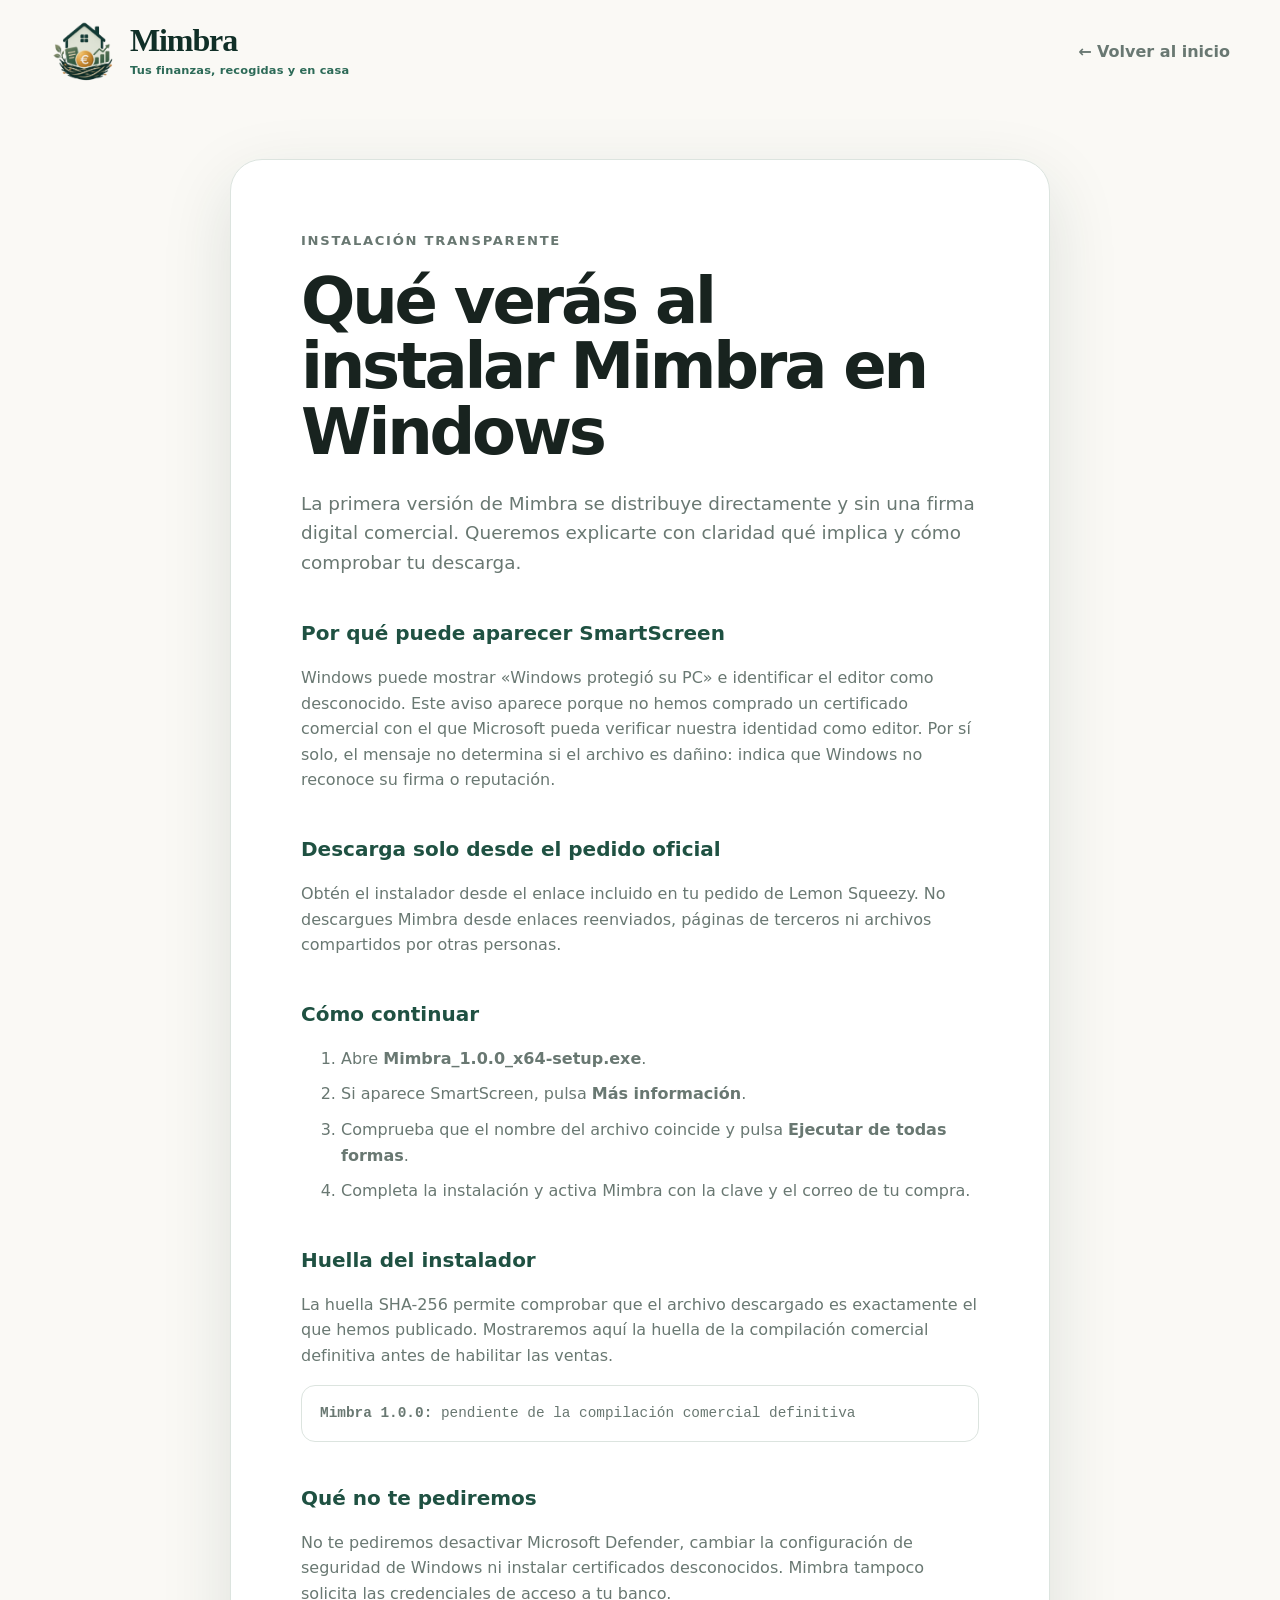
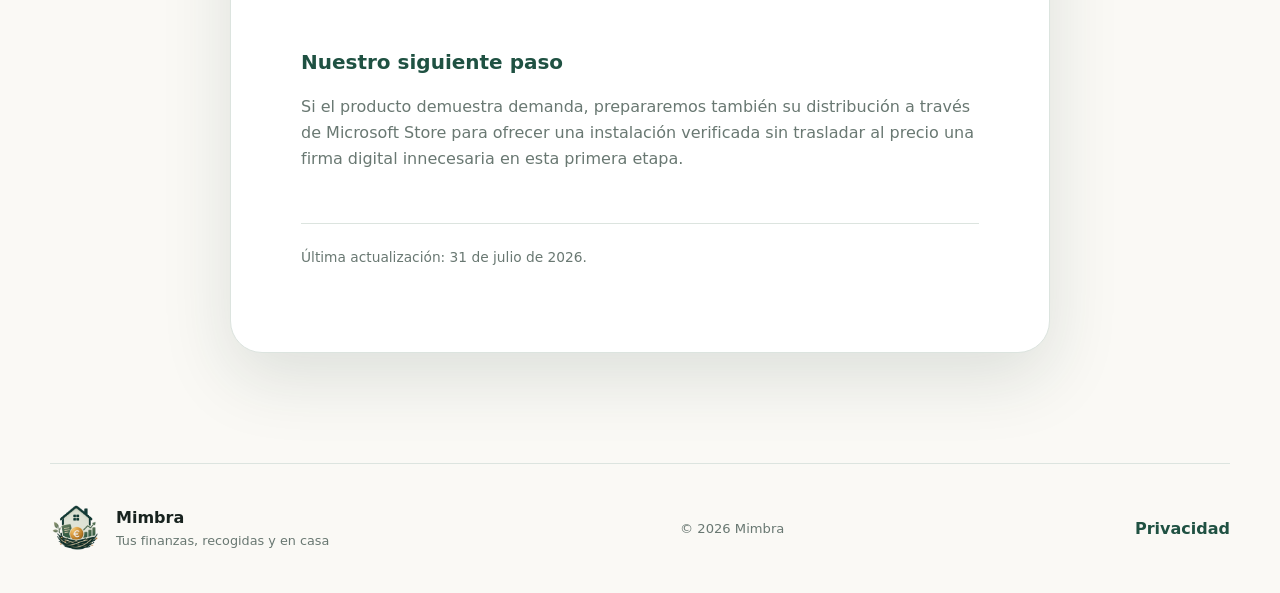
==== instalacion.html @ e621af82 "Explain unsigned Windows installation" ====
<!doctype html>
<html lang="es">
  <head>
    <meta charset="utf-8">
    <meta name="viewport" content="width=device-width, initial-scale=1">
    <meta name="description" content="Guía transparente para descargar e instalar Mimbra en Windows y entender el aviso de SmartScreen.">
    <meta name="theme-color" content="#1f5142">
    <link rel="icon" href="assets/mimbra-icono.png" type="image/png">
    <link rel="stylesheet" href="styles.css">
    <title>Instalación en Windows — Mimbra</title>
  </head>
  <body class="legal-page">
    <header class="site-header">
      <a class="brand" href="index.html" aria-label="Volver a Mimbra">
        <img src="assets/mimbra-icono.png" alt="">
        <span>
          <strong>Mimbra</strong>
          <small>Tus finanzas, recogidas y en casa</small>
        </span>
      </a>
      <a class="back-link" href="index.html">← Volver al inicio</a>
    </header>
    <main>
      <article class="legal-content">
        <p class="eyebrow">Instalación transparente</p>
        <h1>Qué verás al instalar Mimbra en Windows</h1>
        <p class="legal-intro">La primera versión de Mimbra se distribuye directamente y sin una firma digital comercial. Queremos explicarte con claridad qué implica y cómo comprobar tu descarga.</p>

        <h2>Por qué puede aparecer SmartScreen</h2>
        <p>Windows puede mostrar «Windows protegió su PC» e identificar el editor como desconocido. Este aviso aparece porque no hemos comprado un certificado comercial con el que Microsoft pueda verificar nuestra identidad como editor. Por sí solo, el mensaje no determina si el archivo es dañino: indica que Windows no reconoce su firma o reputación.</p>

        <h2>Descarga solo desde el pedido oficial</h2>
        <p>Obtén el instalador desde el enlace incluido en tu pedido de Lemon Squeezy. No descargues Mimbra desde enlaces reenviados, páginas de terceros ni archivos compartidos por otras personas.</p>

        <h2>Cómo continuar</h2>
        <ol>
          <li>Abre <strong>Mimbra_1.0.0_x64-setup.exe</strong>.</li>
          <li>Si aparece SmartScreen, pulsa <strong>Más información</strong>.</li>
          <li>Comprueba que el nombre del archivo coincide y pulsa <strong>Ejecutar de todas formas</strong>.</li>
          <li>Completa la instalación y activa Mimbra con la clave y el correo de tu compra.</li>
        </ol>

        <h2>Huella del instalador</h2>
        <p>La huella SHA-256 permite comprobar que el archivo descargado es exactamente el que hemos publicado. Mostraremos aquí la huella de la compilación comercial definitiva antes de habilitar las ventas.</p>
        <p class="checksum"><strong>Mimbra 1.0.0:</strong> pendiente de la compilación comercial definitiva</p>

        <h2>Qué no te pediremos</h2>
        <p>No te pediremos desactivar Microsoft Defender, cambiar la configuración de seguridad de Windows ni instalar certificados desconocidos. Mimbra tampoco solicita las credenciales de acceso a tu banco.</p>

        <h2>Nuestro siguiente paso</h2>
        <p>Si el producto demuestra demanda, prepararemos también su distribución a través de Microsoft Store para ofrecer una instalación verificada sin trasladar al precio una firma digital innecesaria en esta primera etapa.</p>

        <p class="updated">Última actualización: 31 de julio de 2026.</p>
      </article>
    </main>
    <footer>
      <img src="assets/mimbra-icono.png" alt="" width="52" height="52">
      <div><strong>Mimbra</strong><span>Tus finanzas, recogidas y en casa</span></div>
      <p>© 2026 Mimbra</p>
      <a href="privacidad.html">Privacidad</a>
    </footer>
  </body>
</html>
---- styles.css ----
:root {
  --forest-950: #102f27;
  --forest-900: #173e34;
  --forest-800: #1f5142;
  --forest-700: #2c6a57;
  --forest-500: #6f9485;
  --forest-100: #e8f0ec;
  --forest-50: #f3f7f4;
  --ink: #18231f;
  --muted: #697872;
  --cream: #faf9f5;
  --white: #ffffff;
  --gold: #bd8526;
  --gold-soft: #f3e7ca;
  --red: #c64d44;
  --line: #dce4df;
  --shadow: 0 24px 70px rgba(20, 55, 45, 0.13);
  --radius-lg: 32px;
  --radius-md: 22px;
  --max: 1180px;
}

* { box-sizing: border-box; }
html { scroll-behavior: smooth; }
body {
  margin: 0;
  color: var(--ink);
  background: var(--cream);
  font-family: Inter, ui-sans-serif, system-ui, -apple-system, BlinkMacSystemFont, "Segoe UI", sans-serif;
  line-height: 1.6;
  -webkit-font-smoothing: antialiased;
}
a { color: inherit; }
img { display: block; max-width: 100%; }

.site-header {
  width: min(calc(100% - 48px), var(--max));
  min-height: 104px;
  margin: 0 auto;
  display: flex;
  align-items: center;
  justify-content: space-between;
  gap: 32px;
}
.brand {
  display: inline-flex;
  align-items: center;
  gap: 12px;
  color: var(--ink);
  text-decoration: none;
}
.brand img {
  width: 68px;
  height: 68px;
  object-fit: cover;
  border-radius: 18px;
  mix-blend-mode: multiply;
}
.brand span, .brand strong, .brand small { display: block; }
.brand strong {
  color: var(--forest-950);
  font-family: Georgia, "Times New Roman", serif;
  font-size: 2rem;
  line-height: 1;
  letter-spacing: -.035em;
}
.brand small {
  margin-top: 5px;
  color: var(--forest-700);
  font-size: .71rem;
  font-weight: 750;
  letter-spacing: .015em;
}
.site-header nav { display: flex; align-items: center; gap: 34px; }
.site-header nav a, .back-link { color: var(--muted); font-weight: 700; text-decoration: none; }
.site-header nav a:hover, .back-link:hover { color: var(--forest-800); }
.site-header nav .nav-cta {
  padding: 10px 15px;
  border-radius: 12px;
  color: var(--white);
  background: var(--forest-800);
}
.site-header nav .nav-cta:hover { color: var(--white); background: var(--forest-900); }

.hero {
  width: min(calc(100% - 48px), 1280px);
  min-height: 690px;
  margin: 18px auto 0;
  padding: 72px clamp(32px, 6vw, 82px);
  display: grid;
  grid-template-columns: minmax(0, .88fr) minmax(520px, 1.12fr);
  align-items: center;
  gap: 70px;
  border: 1px solid var(--line);
  border-radius: 42px;
  overflow: hidden;
  background:
    radial-gradient(circle at 90% 5%, rgba(189,133,38,.12), transparent 24%),
    radial-gradient(circle at 8% 90%, rgba(44,106,87,.12), transparent 28%),
    var(--white);
  box-shadow: var(--shadow);
}
.eyebrow {
  margin: 0 0 18px;
  color: var(--forest-700);
  font-size: .82rem;
  font-weight: 850;
  letter-spacing: .13em;
  text-transform: uppercase;
}
.eyebrow span { display: inline-block; width: 26px; height: 2px; margin: 0 9px 3px 0; background: var(--gold); }
.hero h1 {
  margin: 0;
  font-size: clamp(3.25rem, 5.7vw, 5.75rem);
  line-height: .98;
  letter-spacing: -.065em;
}
.hero h1 em { color: var(--forest-800); font-family: Georgia, "Times New Roman", serif; font-weight: 500; }
.hero-lead { max-width: 630px; margin: 28px 0 0; color: var(--muted); font-size: 1.16rem; }
.hero-actions { display: flex; flex-wrap: wrap; gap: 12px; margin-top: 34px; }
.button { display: inline-flex; min-height: 54px; padding: 0 24px; align-items: center; justify-content: center; border-radius: 14px; font-weight: 800; text-decoration: none; transition: transform .2s, box-shadow .2s; }
.button:hover { transform: translateY(-2px); }
.button-primary { color: var(--white); background: var(--forest-800); box-shadow: 0 12px 28px rgba(31,81,66,.2); }
.button-secondary { border: 1px solid var(--line); background: rgba(255,255,255,.72); }
.quick-facts { display: flex; flex-wrap: wrap; gap: 22px; padding: 0; margin: 34px 0 0; list-style: none; color: var(--muted); font-size: .9rem; font-weight: 750; }
.quick-facts li::before { content: "✓"; margin-right: 7px; color: var(--forest-700); }

.product-preview { transform: none; }
.preview-window { overflow: hidden; border: 1px solid rgba(31,81,66,.14); border-radius: 26px; background: #f8faf8; box-shadow: 0 38px 80px rgba(17,49,40,.2); }
.window-bar { height: 56px; padding: 0 20px; display: flex; align-items: center; gap: 8px; border-bottom: 1px solid var(--line); background: var(--white); }
.window-bar > span { width: 10px; height: 10px; border-radius: 50%; background: #d9dfdb; }
.window-bar > span:first-child { background: #d68178; }
.window-bar > span:nth-child(2) { background: #dfbd62; }
.window-bar > span:nth-child(3) { background: #79a18f; }
.window-bar strong { margin-left: auto; color: var(--muted); font-size: .78rem; }
.preview-content { padding: 28px; }
.preview-heading { display: flex; align-items: center; justify-content: space-between; gap: 18px; }
.preview-heading small { color: var(--muted); }
.preview-heading h2 { margin: 3px 0 0; font-size: 1.35rem; }
.nest-mark { width: 42px; height: 42px; display: grid; place-items: center; border-radius: 13px; color: var(--white); background: var(--forest-800); font-weight: 900; }
.summary-grid { display: grid; grid-template-columns: repeat(3, 1fr); gap: 12px; margin-top: 24px; }
.summary-grid article { padding: 18px; border: 1px solid var(--line); border-radius: 16px; background: var(--white); }
.summary-grid small, .summary-grid span { display: block; color: var(--muted); font-size: .72rem; }
.summary-grid strong { display: block; margin: 8px 0 5px; font-size: 1.15rem; }
.summary-grid .saving-card { border-color: #b9d1c6; background: var(--forest-100); }
.positive { color: #187557; }
.negative { color: var(--red); }
.category-list { margin-top: 16px; padding: 19px 20px; border: 1px solid var(--line); border-radius: 17px; background: var(--white); }
.category-list div { display: grid; grid-template-columns: 110px 1fr 54px; align-items: center; gap: 12px; min-height: 35px; font-size: .76rem; }
.category-list i { position: relative; height: 7px; overflow: hidden; border-radius: 99px; background: #e9e6dc; }
.category-list i::after { content: ""; position: absolute; inset: 0 auto 0 0; width: var(--size); border-radius: inherit; background: linear-gradient(90deg, var(--forest-500), var(--gold)); }
.category-list strong { text-align: right; }
.sample-note { margin: 18px 0 0; color: var(--muted); font-size: .77rem; text-align: center; }

.trust-strip { width: min(calc(100% - 48px), var(--max)); margin: 28px auto 0; padding: 24px 0; display: grid; grid-template-columns: repeat(3, 1fr); border-bottom: 1px solid var(--line); }
.trust-strip p { margin: 0; padding: 0 32px; border-right: 1px solid var(--line); }
.trust-strip p:first-child { padding-left: 0; }
.trust-strip p:last-child { border: 0; }
.trust-strip strong, .trust-strip span { display: block; }
.trust-strip strong { color: var(--forest-800); }
.trust-strip span { color: var(--muted); font-size: .88rem; }

.section { width: min(calc(100% - 48px), var(--max)); margin: 0 auto; padding: 110px 0; }
.section-heading { max-width: 760px; margin-bottom: 44px; }
.section-heading.compact { margin-bottom: 28px; }
.section-heading h2, .privacy h2, .availability h2 { margin: 0; font-size: clamp(2.25rem, 4vw, 3.7rem); line-height: 1.08; letter-spacing: -.04em; }
.section-heading > p:last-child { margin: 20px 0 0; color: var(--muted); font-size: 1.08rem; }

.problem {
  display: grid;
  grid-template-columns: 1.05fr .95fr;
  gap: 80px;
  align-items: end;
}
.problem h2 {
  max-width: 720px;
  margin: 0;
  font-size: clamp(2.4rem, 4.2vw, 4rem);
  line-height: 1.07;
  letter-spacing: -.045em;
}
.problem-points {
  padding-left: 30px;
  border-left: 2px solid var(--gold);
}
.problem-points p {
  margin: 0;
  color: var(--muted);
  font-size: 1.05rem;
}
.problem-points p + p { margin-top: 18px; color: var(--ink); font-weight: 650; }

.feature-grid { display: grid; grid-template-columns: repeat(3, 1fr); gap: 16px; }
.feature-grid article { min-height: 260px; padding: 30px; border: 1px solid var(--line); border-radius: var(--radius-md); background: rgba(255,255,255,.7); transition: transform .2s, box-shadow .2s; }
.feature-grid article:hover { transform: translateY(-4px); box-shadow: 0 18px 45px rgba(24,55,45,.08); }
.feature-number { color: var(--gold); font-size: .78rem; font-weight: 850; letter-spacing: .12em; }
.feature-grid h3 { margin: 35px 0 12px; font-size: 1.18rem; }
.feature-grid p { margin: 0; color: var(--muted); font-size: .94rem; }

.steps { padding-top: 40px; }
.steps ol { margin: 0; padding: 0; display: grid; grid-template-columns: repeat(4, 1fr); gap: 12px; list-style: none; }
.steps li { padding: 25px 22px; border-top: 2px solid var(--line); }
.steps li > span { width: 35px; height: 35px; display: grid; place-items: center; border-radius: 50%; color: var(--white); background: var(--forest-800); font-weight: 850; }
.steps h3 { margin: 22px 0 8px; }
.steps p { margin: 0; color: var(--muted); font-size: .91rem; }

.demo { padding-top: 30px; }
.demo-card {
  padding: clamp(34px, 6vw, 72px);
  display: grid;
  grid-template-columns: 1fr 1fr;
  gap: 70px;
  align-items: center;
  border-radius: var(--radius-lg);
  color: var(--white);
  background:
    radial-gradient(circle at 90% 0%, rgba(189,133,38,.24), transparent 28%),
    var(--forest-900);
  box-shadow: var(--shadow);
}
.demo-copy h2 {
  margin: 0;
  font-size: clamp(2.2rem, 4vw, 3.65rem);
  line-height: 1.07;
  letter-spacing: -.04em;
}
.demo-copy > p:not(.eyebrow) { color: #c9d6d1; }
.demo-status {
  display: inline-flex;
  margin-top: 14px;
  padding: 9px 13px;
  border: 1px solid rgba(255,255,255,.2);
  border-radius: 999px;
  color: #f4d99f;
  font-size: .8rem;
  font-weight: 800;
}
.demo-storyboard {
  display: grid;
  grid-template-columns: 1fr 1fr;
  gap: 12px;
}
.demo-storyboard span {
  min-height: 118px;
  padding: 22px;
  display: flex;
  flex-direction: column;
  justify-content: space-between;
  border: 1px solid rgba(255,255,255,.15);
  border-radius: 18px;
  background: rgba(255,255,255,.06);
  font-weight: 750;
}
.demo-storyboard b { color: #e0b257; font-size: .72rem; letter-spacing: .12em; }

.compatibility { padding-top: 55px; }
.bank-list {
  margin: -8px 0 24px;
  display: grid;
  grid-template-columns: repeat(4, 1fr);
  gap: 12px;
}
.bank-list span {
  padding: 18px 20px;
  display: flex;
  align-items: center;
  justify-content: space-between;
  gap: 12px;
  border: 1px solid #b9d1c6;
  border-radius: 16px;
  color: var(--forest-900);
  background: var(--forest-100);
  font-weight: 850;
}
.bank-list small {
  color: var(--forest-700);
  font-size: .65rem;
  letter-spacing: .08em;
  text-transform: uppercase;
}
.compatibility-grid {
  display: grid;
  grid-template-columns: repeat(2, 1fr);
  gap: 14px;
}
.compatibility-grid article {
  padding: 28px 30px;
  border: 1px solid var(--line);
  border-radius: 19px;
  background: rgba(255,255,255,.72);
}
.compatibility-grid h3 { margin: 0 0 9px; }
.compatibility-grid p { margin: 0; color: var(--muted); }

.privacy { padding-top: 55px; }
.privacy-card { padding: clamp(34px, 6vw, 72px); display: grid; grid-template-columns: 1.05fr .95fr; gap: 80px; align-items: center; overflow: hidden; border-radius: var(--radius-lg); color: var(--white); background: radial-gradient(circle at 90% 10%, rgba(189,133,38,.25), transparent 30%), var(--forest-900); box-shadow: var(--shadow); }
.eyebrow.light { color: #b9d1c6; }
.privacy-card > div > p:not(.eyebrow) { max-width: 610px; color: #c9d6d1; }
.privacy-card a { display: inline-block; margin-top: 18px; color: var(--white); font-weight: 800; text-decoration: none; }
.privacy-card a span { color: #e0b257; }
.privacy-card ul { margin: 0; padding: 0; list-style: none; }
.privacy-card li { padding: 20px 0; border-bottom: 1px solid rgba(255,255,255,.14); }
.privacy-card li:last-child { border: 0; }
.privacy-card li strong, .privacy-card li span { display: block; }
.privacy-card li span { color: #aebfba; font-size: .9rem; }

.offer { padding-top: 30px; padding-bottom: 55px; }
.offer-card {
  padding: clamp(32px, 5vw, 58px);
  display: grid;
  grid-template-columns: 1fr auto;
  gap: 50px;
  align-items: center;
  border: 1px solid var(--line);
  border-radius: var(--radius-lg);
  background: var(--white);
  box-shadow: 0 18px 50px rgba(24,55,45,.08);
}
.offer-card h2 {
  margin: 0;
  font-size: clamp(2.2rem, 4vw, 3.5rem);
  line-height: 1.07;
  letter-spacing: -.04em;
}
.offer-card > div > p:last-child { max-width: 700px; color: var(--muted); }
.price {
  min-width: 230px;
  padding: 24px 28px;
  border-radius: 22px;
  color: var(--white);
  background: var(--forest-800);
  text-align: center;
}
.price span, .price strong, .price small { display: block; }
.price span { color: #bcd1c8; font-size: .78rem; font-weight: 800; text-transform: uppercase; letter-spacing: .1em; }
.price strong { margin: 7px 0; font-family: Georgia, "Times New Roman", serif; font-size: 3.5rem; line-height: 1; }
.price small { color: #e2ebe7; }
.price p {
  margin: 16px -8px -6px;
  padding-top: 14px;
  border-top: 1px solid rgba(255,255,255,.18);
  color: #f3d696;
  font-size: .78rem;
  font-weight: 850;
}

.faq { padding-top: 55px; }
.faq-grid { display: grid; grid-template-columns: 1fr 1fr; gap: 12px; }
.faq details {
  padding: 22px 24px;
  border: 1px solid var(--line);
  border-radius: 17px;
  background: rgba(255,255,255,.74);
}
.faq summary { cursor: pointer; color: var(--forest-900); font-weight: 850; }
.faq details p { margin: 12px 0 0; color: var(--muted); }

.waitlist { padding-top: 45px; padding-bottom: 100px; }
.waitlist-card {
  padding: clamp(36px, 6vw, 74px);
  display: grid;
  grid-template-columns: 1fr .86fr;
  gap: 80px;
  align-items: center;
  border-radius: var(--radius-lg);
  color: var(--white);
  background:
    radial-gradient(circle at 8% 100%, rgba(189,133,38,.22), transparent 32%),
    var(--forest-950);
  box-shadow: var(--shadow);
}
.waitlist-card h2 {
  margin: 0;
  font-size: clamp(2.35rem, 4.2vw, 4rem);
  line-height: 1.06;
  letter-spacing: -.045em;
}
.waitlist-card > div > p:not(.eyebrow) { color: #c9d6d1; }
.launch-status {
  padding: 25px;
  border: 1px solid rgba(255,255,255,.14);
  border-radius: 21px;
  background: rgba(255,255,255,.07);
}
.launch-pill {
  display: inline-flex;
  padding: 7px 11px;
  border: 1px solid rgba(243,214,150,.3);
  border-radius: 999px;
  color: #f3d696;
  background: rgba(224,178,87,.1);
  font-size: .72rem;
  font-weight: 850;
  letter-spacing: .08em;
  text-transform: uppercase;
}
.launch-status h3 { margin: 20px 0 8px; color: var(--white); font-size: 1.35rem; }
.launch-status p { margin: 0; color: #c9d6d1; }
.launch-status ul { margin: 22px 0 0; padding: 0; list-style: none; }
.launch-status li {
  position: relative;
  padding: 9px 0 9px 25px;
  border-top: 1px solid rgba(255,255,255,.1);
  color: #e2ebe7;
  font-size: .85rem;
  font-weight: 700;
}
.launch-status li::before { content: "✓"; position: absolute; left: 0; color: #f3d696; }
.button-gold {
  width: 100%;
  margin-top: 16px;
  border: 0;
  color: var(--forest-950);
  background: #e0b257;
  cursor: pointer;
}

footer { width: min(calc(100% - 48px), var(--max)); min-height: 130px; margin: 0 auto; display: grid; grid-template-columns: auto auto 1fr auto; align-items: center; gap: 14px; border-top: 1px solid var(--line); }
footer > img { border-radius: 14px; mix-blend-mode: multiply; object-fit: cover; }
footer div strong, footer div span { display: block; }
footer div span { color: var(--muted); font-size: .8rem; }
footer p { margin: 0; color: var(--muted); text-align: center; font-size: .82rem; }
footer a { color: var(--forest-800); font-weight: 800; text-decoration: none; }

.legal-content { width: min(calc(100% - 48px), 820px); margin: 55px auto 110px; padding: clamp(32px, 6vw, 70px); border: 1px solid var(--line); border-radius: var(--radius-lg); background: var(--white); box-shadow: var(--shadow); }
.legal-content h1 { margin: 0 0 24px; font-size: clamp(2.6rem, 5vw, 4.4rem); line-height: 1.02; letter-spacing: -.05em; }
.legal-intro { color: var(--muted); font-size: 1.15rem; }
.legal-content h2 { margin: 40px 0 8px; color: var(--forest-800); font-size: 1.25rem; }
.legal-content p { color: var(--muted); }
.legal-content li { margin: 10px 0; color: var(--muted); }
.legal-content a { color: var(--forest-700); font-weight: 700; }
.legal-content .checksum { overflow-wrap: anywhere; padding: 16px 18px; border: 1px solid var(--line); border-radius: 14px; background: var(--cream-100); font-family: Consolas, "Courier New", monospace; font-size: .9rem; }
.legal-content .updated { margin-top: 52px; padding-top: 22px; border-top: 1px solid var(--line); font-size: .86rem; }

@media (max-width: 1020px) {
  .hero { grid-template-columns: 1fr; }
  .product-preview { max-width: 700px; }
  .feature-grid { grid-template-columns: repeat(2, 1fr); }
  .steps ol { grid-template-columns: repeat(2, 1fr); }
  .problem, .demo-card, .waitlist-card { grid-template-columns: 1fr; gap: 42px; }
  .bank-list { grid-template-columns: repeat(2, 1fr); }
}

@media (max-width: 720px) {
  .site-header { width: min(calc(100% - 30px), var(--max)); min-height: 88px; }
  .brand img { width: 54px; height: 54px; border-radius: 14px; }
  .brand strong { font-size: 1.65rem; }
  .brand small { display: none; }
  .site-header nav { display: none; }
  .hero { width: calc(100% - 24px); min-height: auto; margin-top: 6px; padding: 48px 22px; gap: 50px; border-radius: 28px; }
  .hero h1 { font-size: clamp(3.2rem, 15vw, 5rem); }
  .hero-lead { font-size: 1.02rem; }
  .button { width: 100%; }
  .quick-facts { gap: 10px 18px; }
  .summary-grid { grid-template-columns: 1fr; }
  .category-list div { grid-template-columns: 90px 1fr 48px; }
  .trust-strip { width: calc(100% - 40px); grid-template-columns: 1fr; }
  .trust-strip p, .trust-strip p:first-child { padding: 16px 0; border-right: 0; border-bottom: 1px solid var(--line); }
  .section { width: calc(100% - 36px); padding: 78px 0; }
  .problem-points { padding: 20px 0 0; border-left: 0; border-top: 2px solid var(--gold); }
  .feature-grid, .steps ol { grid-template-columns: 1fr; }
  .feature-grid article { min-height: 220px; }
  .demo-storyboard, .bank-list, .compatibility-grid, .faq-grid { grid-template-columns: 1fr; }
  .demo-storyboard span { min-height: 95px; }
  .privacy-card { grid-template-columns: 1fr; gap: 35px; }
  .offer-card { grid-template-columns: 1fr; }
  .price { width: 100%; }
  footer { width: calc(100% - 36px); padding: 28px 0; grid-template-columns: auto 1fr auto; }
  footer p { display: none; }
  .legal-content { width: calc(100% - 24px); margin-top: 20px; border-radius: 24px; }
}

@media (prefers-reduced-motion: reduce) {
  html { scroll-behavior: auto; }
  *, *::before, *::after { transition: none !important; }
}
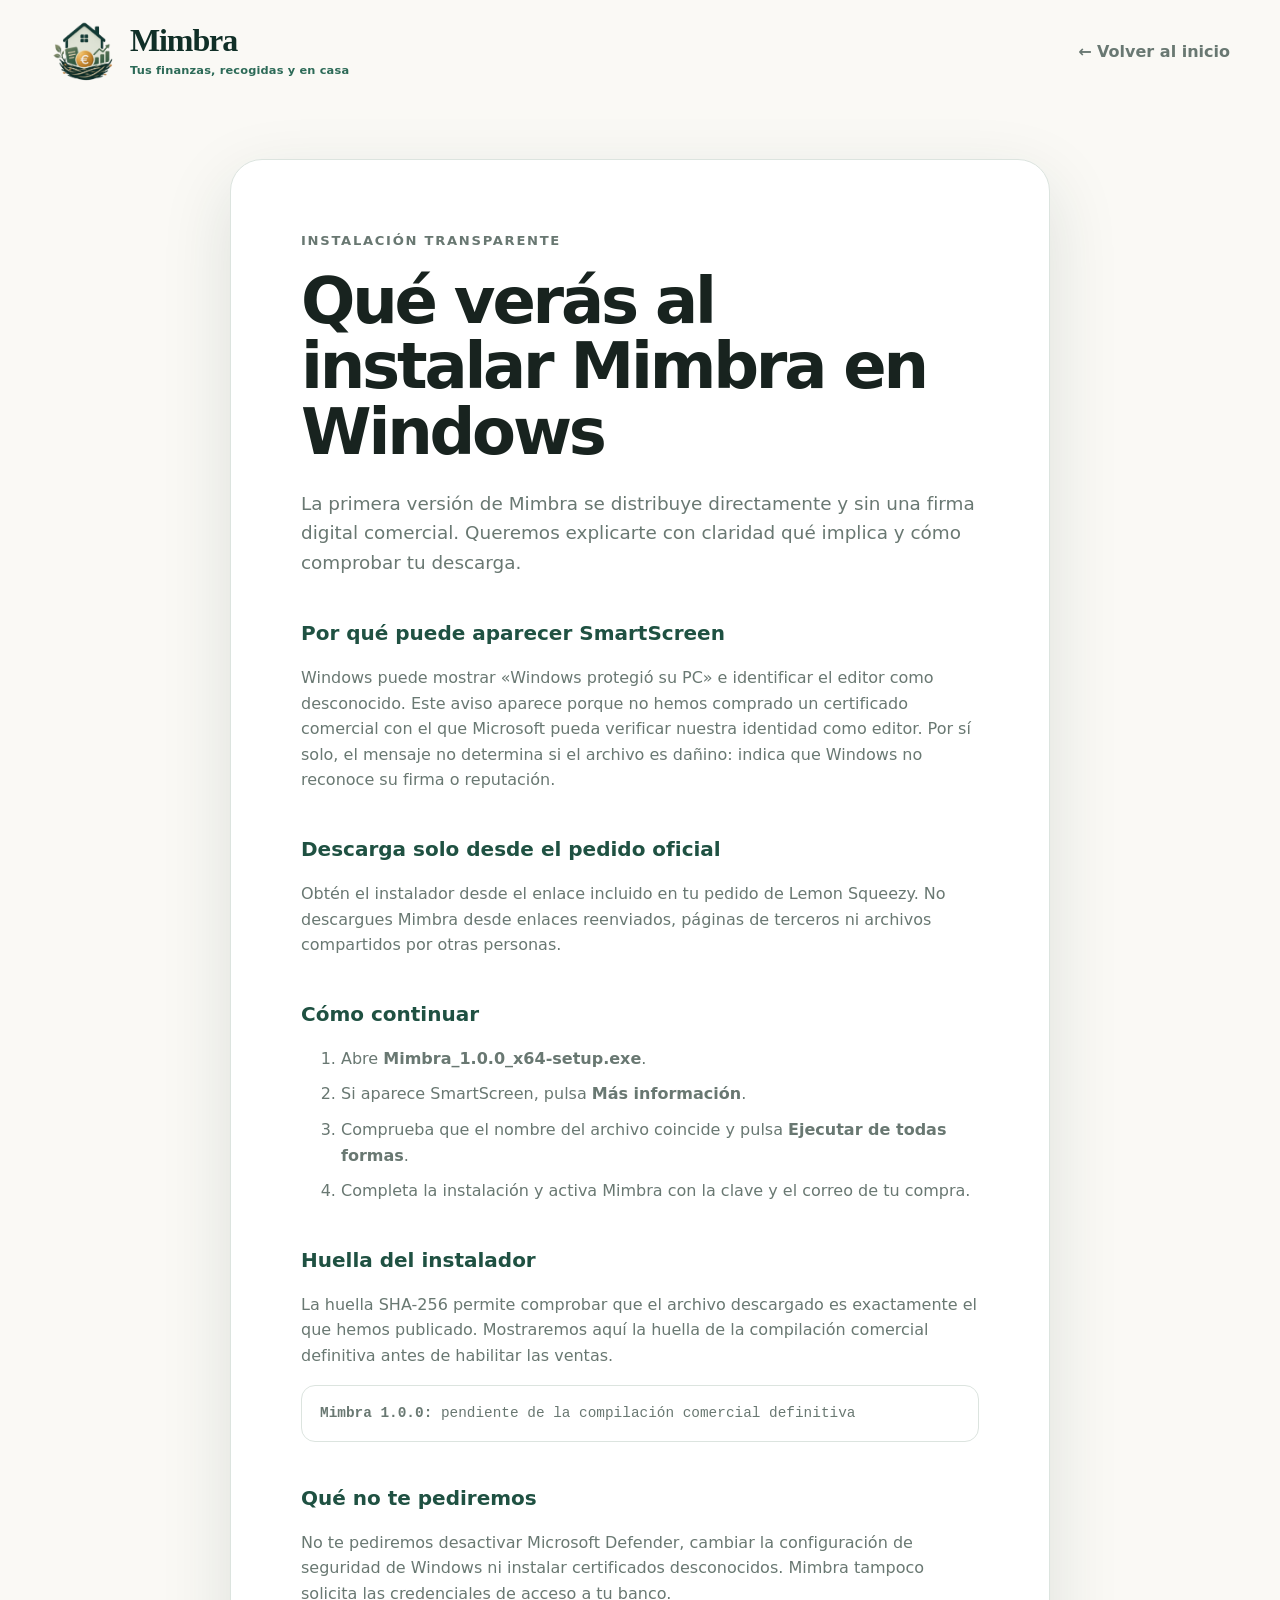
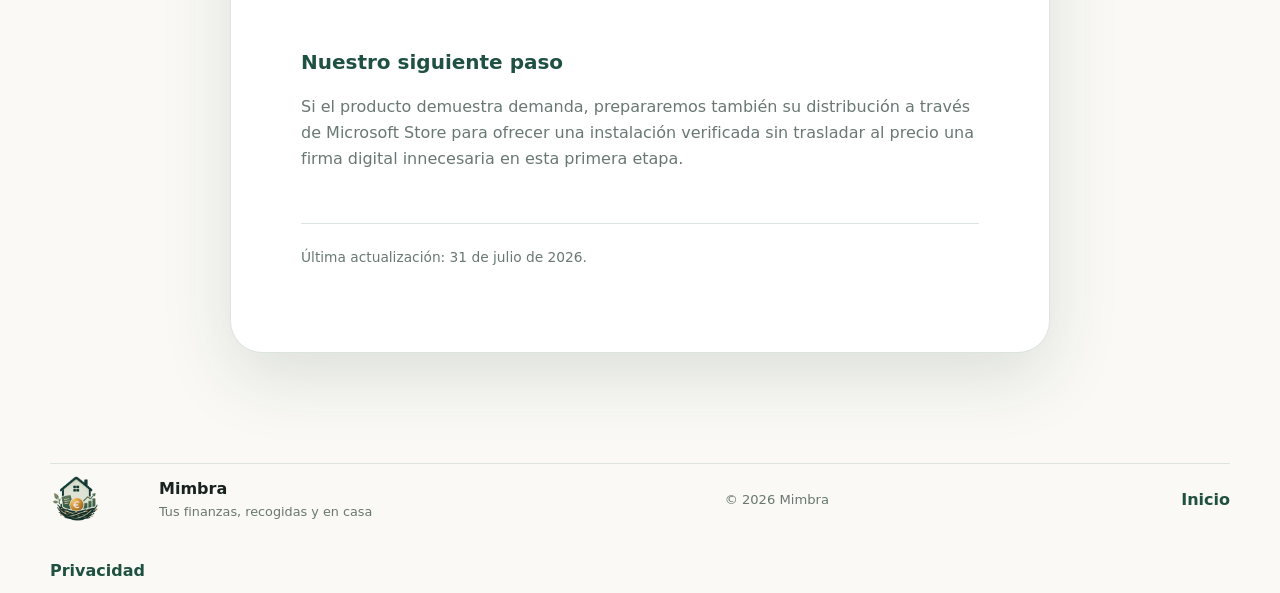
==== commit 0d2edf83: "Improve landing SEO" ====
--- a/instalacion.html
+++ b/instalacion.html
@@ -3,11 +3,46 @@
   <head>
     <meta charset="utf-8">
     <meta name="viewport" content="width=device-width, initial-scale=1">
-    <meta name="description" content="Guía transparente para descargar e instalar Mimbra en Windows y entender el aviso de SmartScreen.">
+    <meta name="description" content="Cómo instalar Mimbra en Windows, entender el aviso de SmartScreen y verificar la descarga de esta aplicación de finanzas personales.">
+    <meta name="robots" content="index, follow, max-image-preview:large">
+    <meta name="application-name" content="Mimbra">
     <meta name="theme-color" content="#1f5142">
+    <meta property="og:locale" content="es_ES">
+    <meta property="og:type" content="article">
+    <meta property="og:site_name" content="Mimbra">
+    <meta property="og:title" content="Cómo instalar Mimbra en Windows">
+    <meta property="og:description" content="Guía de instalación, explicación de SmartScreen y comprobación de la descarga de Mimbra.">
+    <meta property="og:url" content="https://jolopami.github.io/mimbra-web/instalacion.html">
+    <meta property="og:image" content="https://jolopami.github.io/mimbra-web/assets/mimbra-social.png">
+    <meta name="twitter:card" content="summary_large_image">
+    <meta name="twitter:title" content="Cómo instalar Mimbra en Windows">
+    <meta name="twitter:description" content="Guía de instalación y explicación transparente del aviso de SmartScreen.">
+    <meta name="twitter:image" content="https://jolopami.github.io/mimbra-web/assets/mimbra-social.png">
+    <link rel="canonical" href="https://jolopami.github.io/mimbra-web/instalacion.html">
+    <link rel="alternate" hreflang="es" href="https://jolopami.github.io/mimbra-web/instalacion.html">
     <link rel="icon" href="assets/mimbra-icono.png" type="image/png">
     <link rel="stylesheet" href="styles.css">
-    <title>Instalación en Windows — Mimbra</title>
+    <title>Cómo instalar Mimbra en Windows | Guía y SmartScreen</title>
+    <script type="application/ld+json">
+      {
+        "@context": "https://schema.org",
+        "@type": "TechArticle",
+        "headline": "Cómo instalar Mimbra en Windows",
+        "description": "Guía para instalar Mimbra, entender el aviso de SmartScreen y verificar la descarga.",
+        "url": "https://jolopami.github.io/mimbra-web/instalacion.html",
+        "mainEntityOfPage": "https://jolopami.github.io/mimbra-web/instalacion.html",
+        "image": "https://jolopami.github.io/mimbra-web/assets/mimbra-social.png",
+        "datePublished": "2026-07-31",
+        "dateModified": "2026-08-01",
+        "inLanguage": "es-ES",
+        "about": {
+          "@type": "SoftwareApplication",
+          "name": "Mimbra",
+          "applicationCategory": "FinanceApplication",
+          "operatingSystem": "Windows 10, Windows 11"
+        }
+      }
+    </script>
   </head>
   <body class="legal-page">
     <header class="site-header">
@@ -57,6 +92,7 @@
       <img src="assets/mimbra-icono.png" alt="" width="52" height="52">
       <div><strong>Mimbra</strong><span>Tus finanzas, recogidas y en casa</span></div>
       <p>© 2026 Mimbra</p>
+      <a href="index.html">Inicio</a>
       <a href="privacidad.html">Privacidad</a>
     </footer>
   </body>
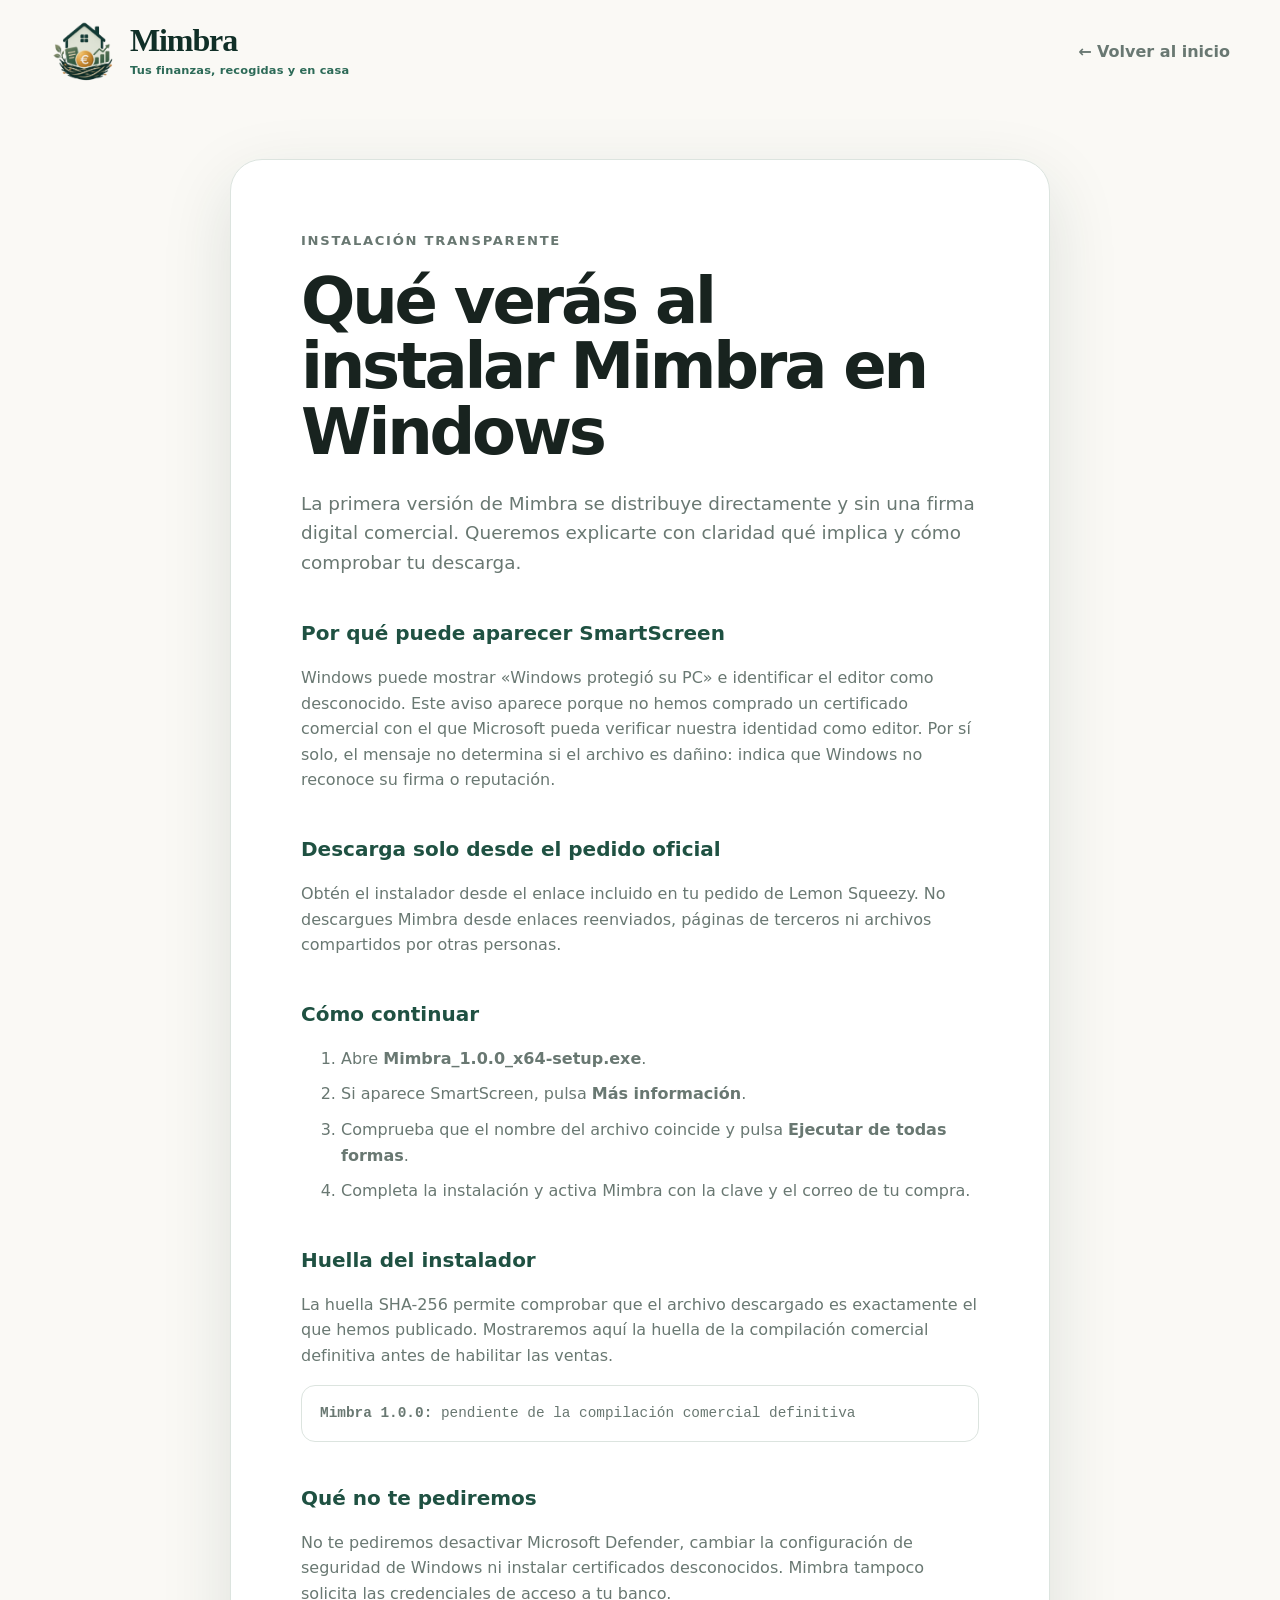
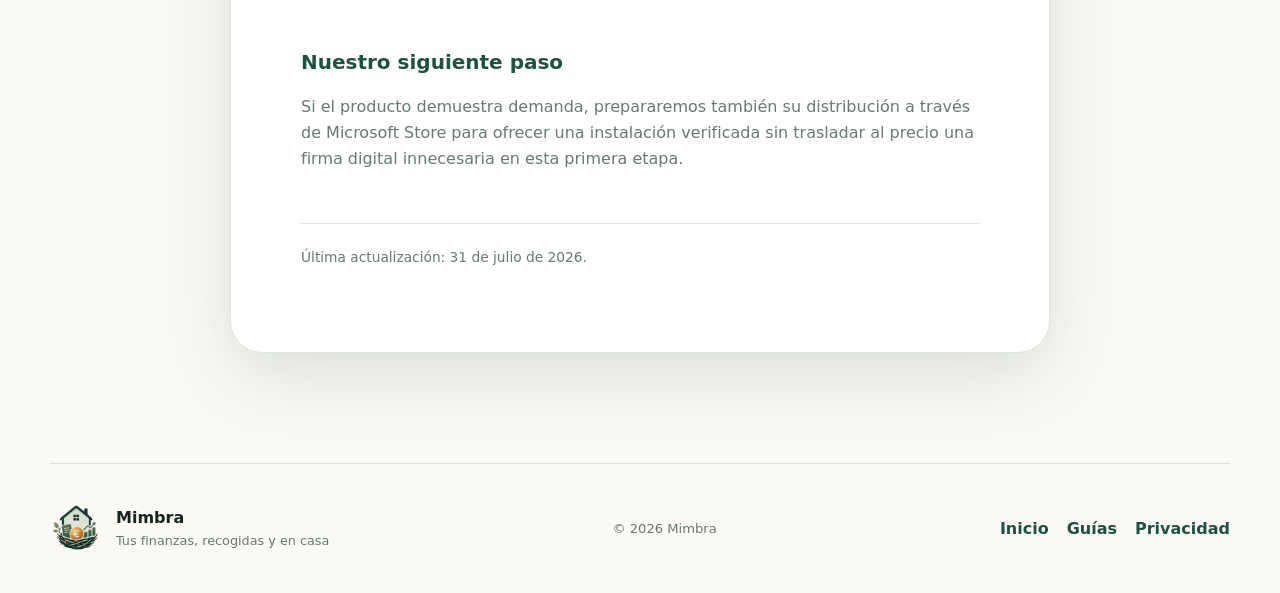
==== commit 7ed2e145: "Add guides and product demo" ====
--- a/instalacion.html
+++ b/instalacion.html
@@ -92,8 +92,11 @@
       <img src="assets/mimbra-icono.png" alt="" width="52" height="52">
       <div><strong>Mimbra</strong><span>Tus finanzas, recogidas y en casa</span></div>
       <p>© 2026 Mimbra</p>
-      <a href="index.html">Inicio</a>
-      <a href="privacidad.html">Privacidad</a>
+      <nav class="footer-links" aria-label="Enlaces del pie">
+        <a href="index.html">Inicio</a>
+        <a href="guias/">Guías</a>
+        <a href="privacidad.html">Privacidad</a>
+      </nav>
     </footer>
   </body>
 </html>
--- a/styles.css
+++ b/styles.css
@@ -208,8 +208,8 @@
 .demo-card {
   padding: clamp(34px, 6vw, 72px);
   display: grid;
-  grid-template-columns: 1fr 1fr;
-  gap: 70px;
+  grid-template-columns: .78fr 1.22fr;
+  gap: 52px;
   align-items: center;
   border-radius: var(--radius-lg);
   color: var(--white);
@@ -235,23 +235,69 @@
   font-size: .8rem;
   font-weight: 800;
 }
-.demo-storyboard {
-  display: grid;
-  grid-template-columns: 1fr 1fr;
-  gap: 12px;
-}
-.demo-storyboard span {
-  min-height: 118px;
-  padding: 22px;
+.demo-video {
+  min-width: 0;
+  margin: 0;
+}
+.demo-video video {
+  width: 100%;
+  display: block;
+  border: 1px solid rgba(255,255,255,.15);
+  border-radius: 20px;
+  background: #f7f6f1;
+  box-shadow: 0 28px 65px rgba(7, 25, 19, .35);
+}
+.demo-video figcaption {
+  margin-top: 12px;
+  color: #aebfba;
+  font-size: .78rem;
+  text-align: center;
+}
+
+.guides { padding-top: 55px; }
+.guide-grid {
+  display: grid;
+  grid-template-columns: repeat(3, 1fr);
+  gap: 16px;
+}
+.guide-grid article {
+  min-height: 310px;
+  padding: 32px;
   display: flex;
   flex-direction: column;
-  justify-content: space-between;
-  border: 1px solid rgba(255,255,255,.15);
-  border-radius: 18px;
-  background: rgba(255,255,255,.06);
-  font-weight: 750;
-}
-.demo-storyboard b { color: #e0b257; font-size: .72rem; letter-spacing: .12em; }
+  border: 1px solid var(--line);
+  border-radius: var(--radius-md);
+  background: var(--white);
+  box-shadow: 0 14px 36px rgba(24,55,45,.06);
+}
+.guide-tag {
+  align-self: flex-start;
+  padding: 6px 10px;
+  border-radius: 999px;
+  color: var(--forest-700);
+  background: var(--forest-100);
+  font-size: .68rem;
+  font-weight: 850;
+  letter-spacing: .08em;
+  text-transform: uppercase;
+}
+.guide-grid h3 {
+  margin: 30px 0 12px;
+  color: var(--forest-950);
+  font-size: 1.35rem;
+  line-height: 1.25;
+}
+.guide-grid p { margin: 0 0 24px; color: var(--muted); }
+.guide-grid a,
+.guides-all {
+  margin-top: auto;
+  color: var(--forest-800);
+  font-weight: 850;
+  text-decoration: none;
+}
+.guide-grid a span,
+.guides-all span { color: var(--gold); }
+.guides-all { display: inline-block; margin-top: 26px; }
 
 .compatibility { padding-top: 55px; }
 .bank-list {
@@ -421,6 +467,7 @@
 footer div span { color: var(--muted); font-size: .8rem; }
 footer p { margin: 0; color: var(--muted); text-align: center; font-size: .82rem; }
 footer a { color: var(--forest-800); font-weight: 800; text-decoration: none; }
+.footer-links { display: flex; align-items: center; gap: 18px; }
 
 .legal-content { width: min(calc(100% - 48px), 820px); margin: 55px auto 110px; padding: clamp(32px, 6vw, 70px); border: 1px solid var(--line); border-radius: var(--radius-lg); background: var(--white); box-shadow: var(--shadow); }
 .legal-content h1 { margin: 0 0 24px; font-size: clamp(2.6rem, 5vw, 4.4rem); line-height: 1.02; letter-spacing: -.05em; }
@@ -432,10 +479,108 @@
 .legal-content .checksum { overflow-wrap: anywhere; padding: 16px 18px; border: 1px solid var(--line); border-radius: 14px; background: var(--cream-100); font-family: Consolas, "Courier New", monospace; font-size: .9rem; }
 .legal-content .updated { margin-top: 52px; padding-top: 22px; border-top: 1px solid var(--line); font-size: .86rem; }
 
+.guide-hero {
+  width: min(calc(100% - 48px), 960px);
+  margin: 36px auto 0;
+  padding: clamp(36px, 7vw, 76px);
+  border: 1px solid var(--line);
+  border-radius: var(--radius-lg);
+  background:
+    radial-gradient(circle at 92% 0%, rgba(189,133,38,.13), transparent 30%),
+    var(--white);
+  box-shadow: var(--shadow);
+}
+.guide-hero h1 {
+  max-width: 820px;
+  margin: 0;
+  font-size: clamp(2.7rem, 6vw, 5.1rem);
+  line-height: 1.02;
+  letter-spacing: -.055em;
+}
+.guide-hero .guide-intro {
+  max-width: 760px;
+  margin: 26px 0 0;
+  color: var(--muted);
+  font-size: 1.12rem;
+}
+.guide-meta {
+  display: flex;
+  flex-wrap: wrap;
+  gap: 10px 20px;
+  margin-top: 28px;
+  color: var(--forest-700);
+  font-size: .82rem;
+  font-weight: 800;
+}
+.guide-content {
+  width: min(calc(100% - 48px), 820px);
+  margin: 56px auto 100px;
+}
+.guide-content h2 {
+  margin: 52px 0 12px;
+  color: var(--forest-950);
+  font-size: clamp(1.7rem, 3vw, 2.35rem);
+  line-height: 1.15;
+  letter-spacing: -.025em;
+}
+.guide-content h3 { margin: 32px 0 8px; color: var(--forest-800); font-size: 1.2rem; }
+.guide-content p,
+.guide-content li { color: var(--muted); font-size: 1.02rem; }
+.guide-content li { margin: 10px 0; }
+.guide-content a { color: var(--forest-700); font-weight: 750; }
+.guide-content .guide-callout {
+  margin: 34px 0;
+  padding: 24px 26px;
+  border-left: 4px solid var(--gold);
+  border-radius: 0 16px 16px 0;
+  background: var(--gold-soft);
+}
+.guide-content .guide-callout strong { color: var(--ink); }
+.guide-content .guide-steps {
+  padding: 0;
+  counter-reset: guide-step;
+  list-style: none;
+}
+.guide-content .guide-steps li {
+  position: relative;
+  min-height: 54px;
+  padding: 14px 0 14px 58px;
+  border-bottom: 1px solid var(--line);
+}
+.guide-content .guide-steps li::before {
+  counter-increment: guide-step;
+  content: counter(guide-step);
+  position: absolute;
+  top: 11px;
+  left: 0;
+  width: 38px;
+  height: 38px;
+  display: grid;
+  place-items: center;
+  border-radius: 50%;
+  color: var(--white);
+  background: var(--forest-800);
+  font-weight: 850;
+}
+.guide-next {
+  margin-top: 58px;
+  padding: 30px;
+  border: 1px solid var(--line);
+  border-radius: var(--radius-md);
+  background: var(--forest-50);
+}
+.guide-next h2 { margin-top: 0; font-size: 1.55rem; }
+.guide-next-links { display: grid; gap: 10px; }
+.guide-index {
+  width: min(calc(100% - 48px), var(--max));
+  margin: 56px auto 100px;
+}
+
 @media (max-width: 1020px) {
   .hero { grid-template-columns: 1fr; }
   .product-preview { max-width: 700px; }
   .feature-grid { grid-template-columns: repeat(2, 1fr); }
+  .guide-grid { grid-template-columns: 1fr 1fr; }
   .steps ol { grid-template-columns: repeat(2, 1fr); }
   .problem, .demo-card, .waitlist-card { grid-template-columns: 1fr; gap: 42px; }
   .bank-list { grid-template-columns: repeat(2, 1fr); }
@@ -460,14 +605,16 @@
   .problem-points { padding: 20px 0 0; border-left: 0; border-top: 2px solid var(--gold); }
   .feature-grid, .steps ol { grid-template-columns: 1fr; }
   .feature-grid article { min-height: 220px; }
-  .demo-storyboard, .bank-list, .compatibility-grid, .faq-grid { grid-template-columns: 1fr; }
-  .demo-storyboard span { min-height: 95px; }
+  .guide-grid, .bank-list, .compatibility-grid, .faq-grid { grid-template-columns: 1fr; }
   .privacy-card { grid-template-columns: 1fr; gap: 35px; }
   .offer-card { grid-template-columns: 1fr; }
   .price { width: 100%; }
-  footer { width: calc(100% - 36px); padding: 28px 0; grid-template-columns: auto 1fr auto; }
+  footer { width: calc(100% - 36px); padding: 28px 0; grid-template-columns: auto 1fr; }
   footer p { display: none; }
+  .footer-links { grid-column: 1 / -1; justify-content: center; flex-wrap: wrap; padding-top: 8px; }
   .legal-content { width: calc(100% - 24px); margin-top: 20px; border-radius: 24px; }
+  .guide-hero { width: calc(100% - 24px); margin-top: 12px; border-radius: 24px; }
+  .guide-content, .guide-index { width: calc(100% - 36px); }
 }
 
 @media (prefers-reduced-motion: reduce) {
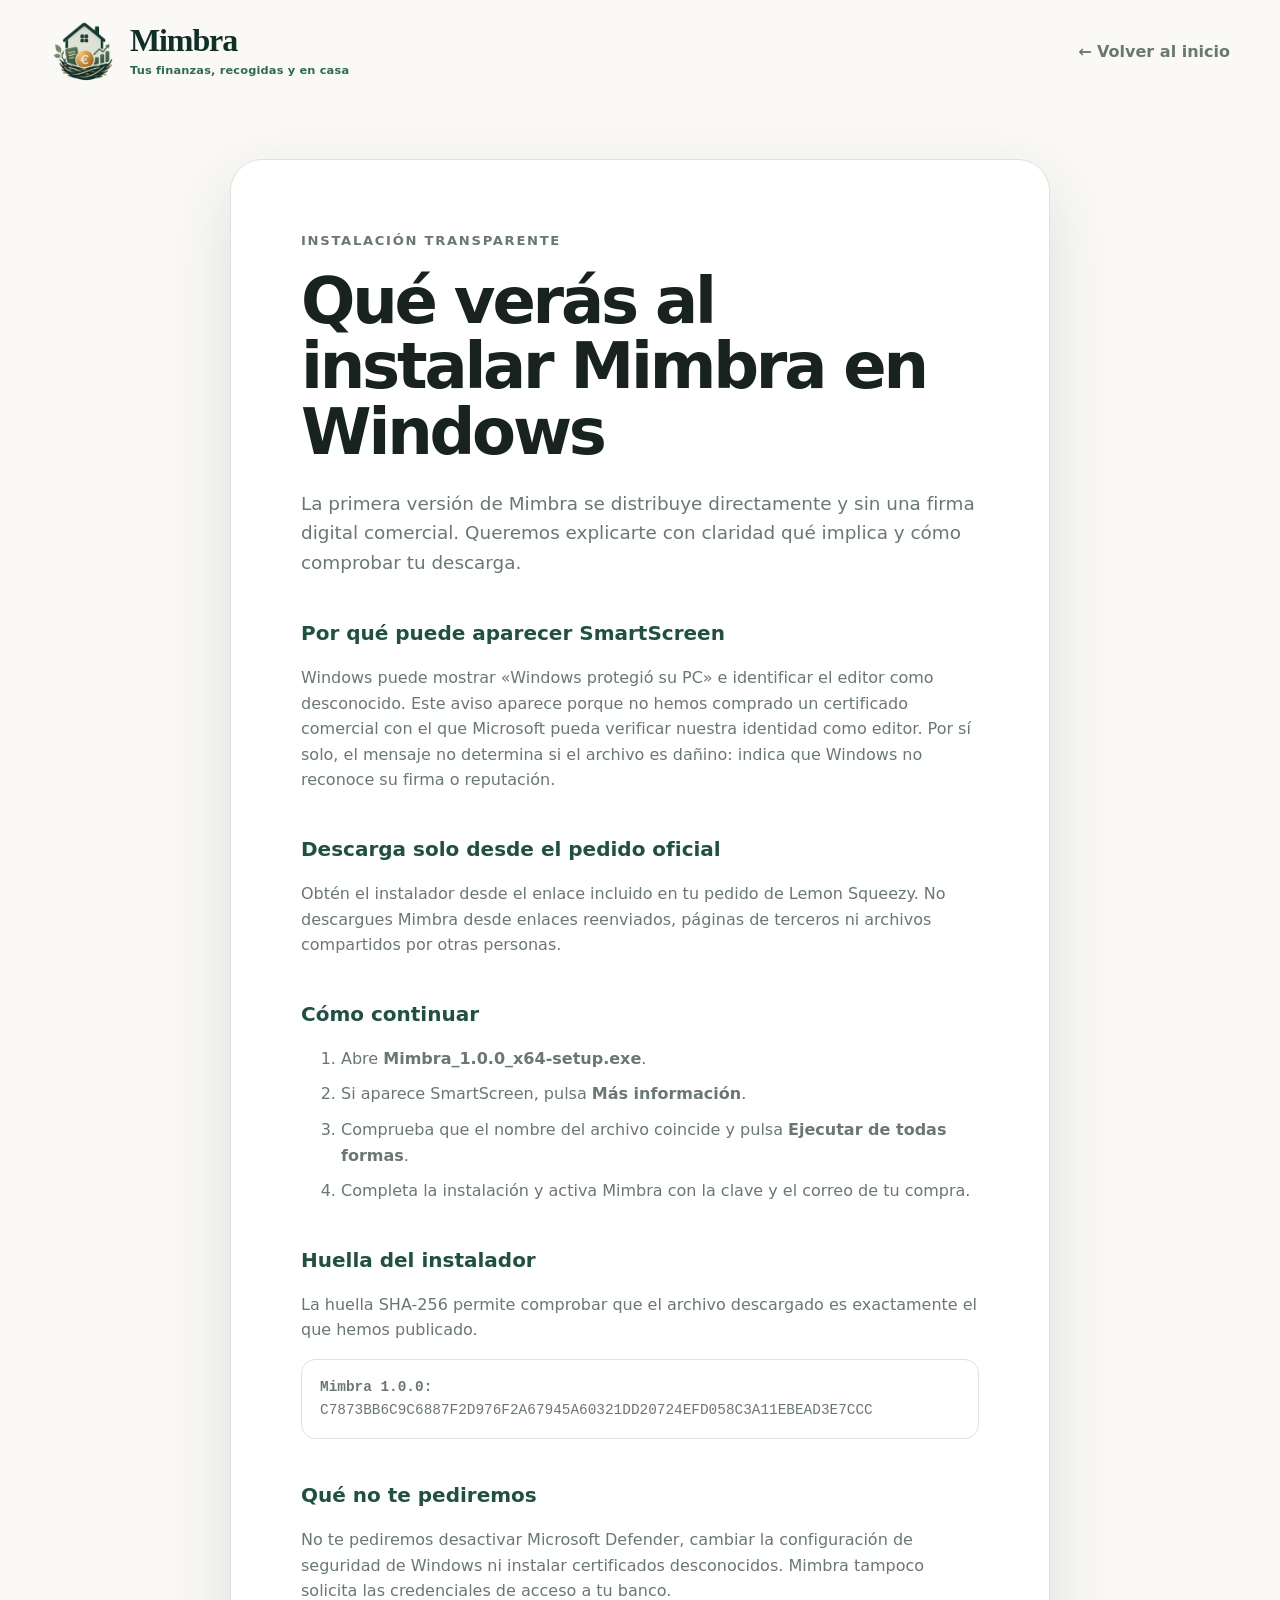
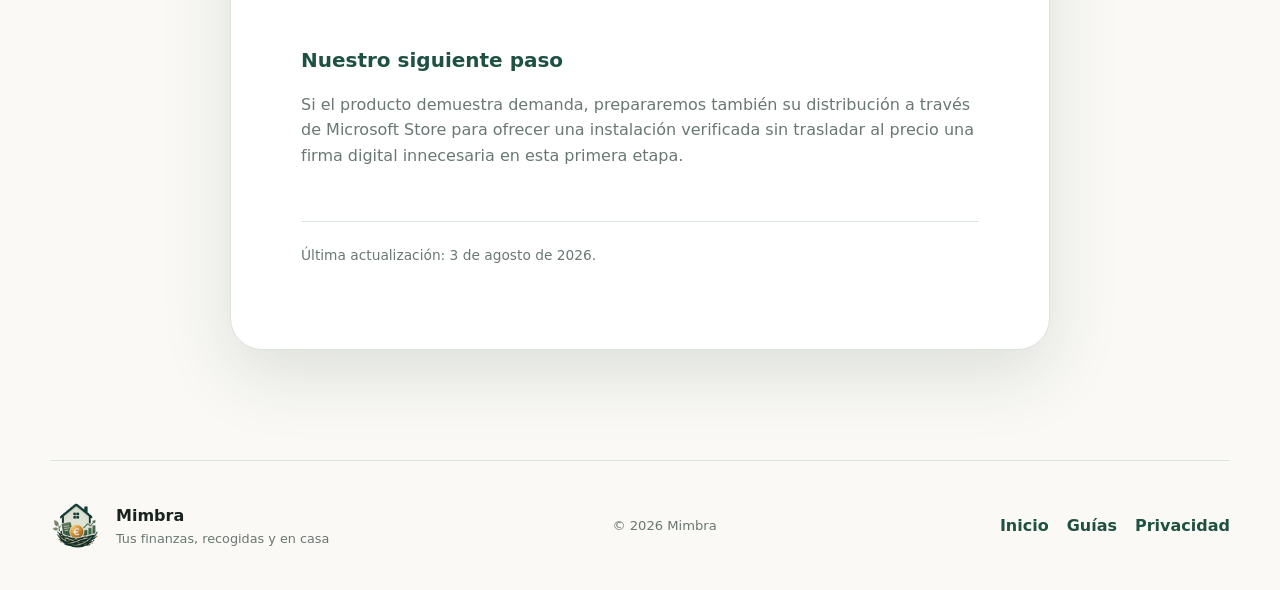
==== commit bb6a07ca: "feat: enable live Mimbra checkout" ====
--- a/instalacion.html
+++ b/instalacion.html
@@ -76,8 +76,8 @@
         </ol>
 
         <h2>Huella del instalador</h2>
-        <p>La huella SHA-256 permite comprobar que el archivo descargado es exactamente el que hemos publicado. Mostraremos aquí la huella de la compilación comercial definitiva antes de habilitar las ventas.</p>
-        <p class="checksum"><strong>Mimbra 1.0.0:</strong> pendiente de la compilación comercial definitiva</p>
+        <p>La huella SHA-256 permite comprobar que el archivo descargado es exactamente el que hemos publicado.</p>
+        <p class="checksum"><strong>Mimbra 1.0.0:</strong> C7873BB6C9C6887F2D976F2A67945A60321DD20724EFD058C3A11EBEAD3E7CCC</p>
 
         <h2>Qué no te pediremos</h2>
         <p>No te pediremos desactivar Microsoft Defender, cambiar la configuración de seguridad de Windows ni instalar certificados desconocidos. Mimbra tampoco solicita las credenciales de acceso a tu banco.</p>
@@ -85,7 +85,7 @@
         <h2>Nuestro siguiente paso</h2>
         <p>Si el producto demuestra demanda, prepararemos también su distribución a través de Microsoft Store para ofrecer una instalación verificada sin trasladar al precio una firma digital innecesaria en esta primera etapa.</p>
 
-        <p class="updated">Última actualización: 31 de julio de 2026.</p>
+        <p class="updated">Última actualización: 3 de agosto de 2026.</p>
       </article>
     </main>
     <footer>
--- a/styles.css
+++ b/styles.css
@@ -377,6 +377,7 @@
   background: var(--forest-800);
   text-align: center;
 }
+.price .button { width: 100%; margin-top: 16px; }
 .price span, .price strong, .price small { display: block; }
 .price span { color: #bcd1c8; font-size: .78rem; font-weight: 800; text-transform: uppercase; letter-spacing: .1em; }
 .price strong { margin: 7px 0; font-family: Georgia, "Times New Roman", serif; font-size: 3.5rem; line-height: 1; }
